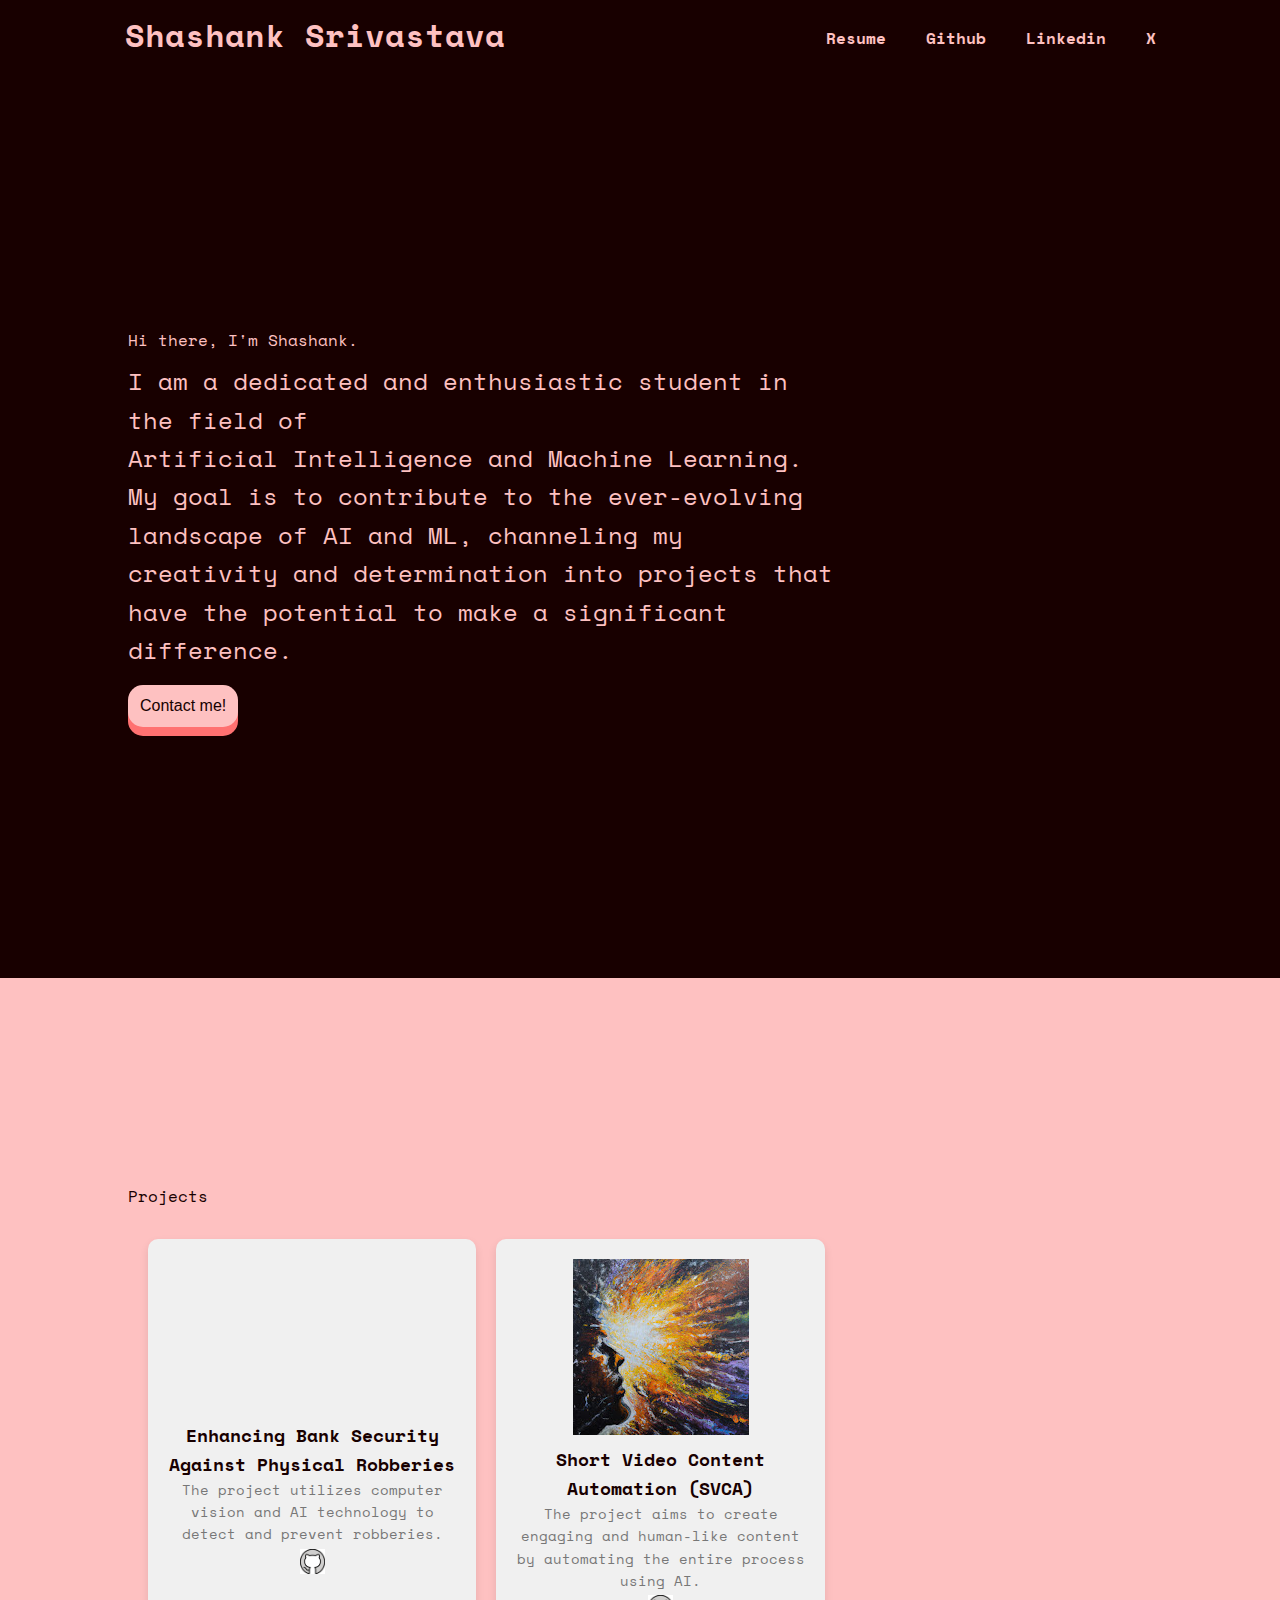
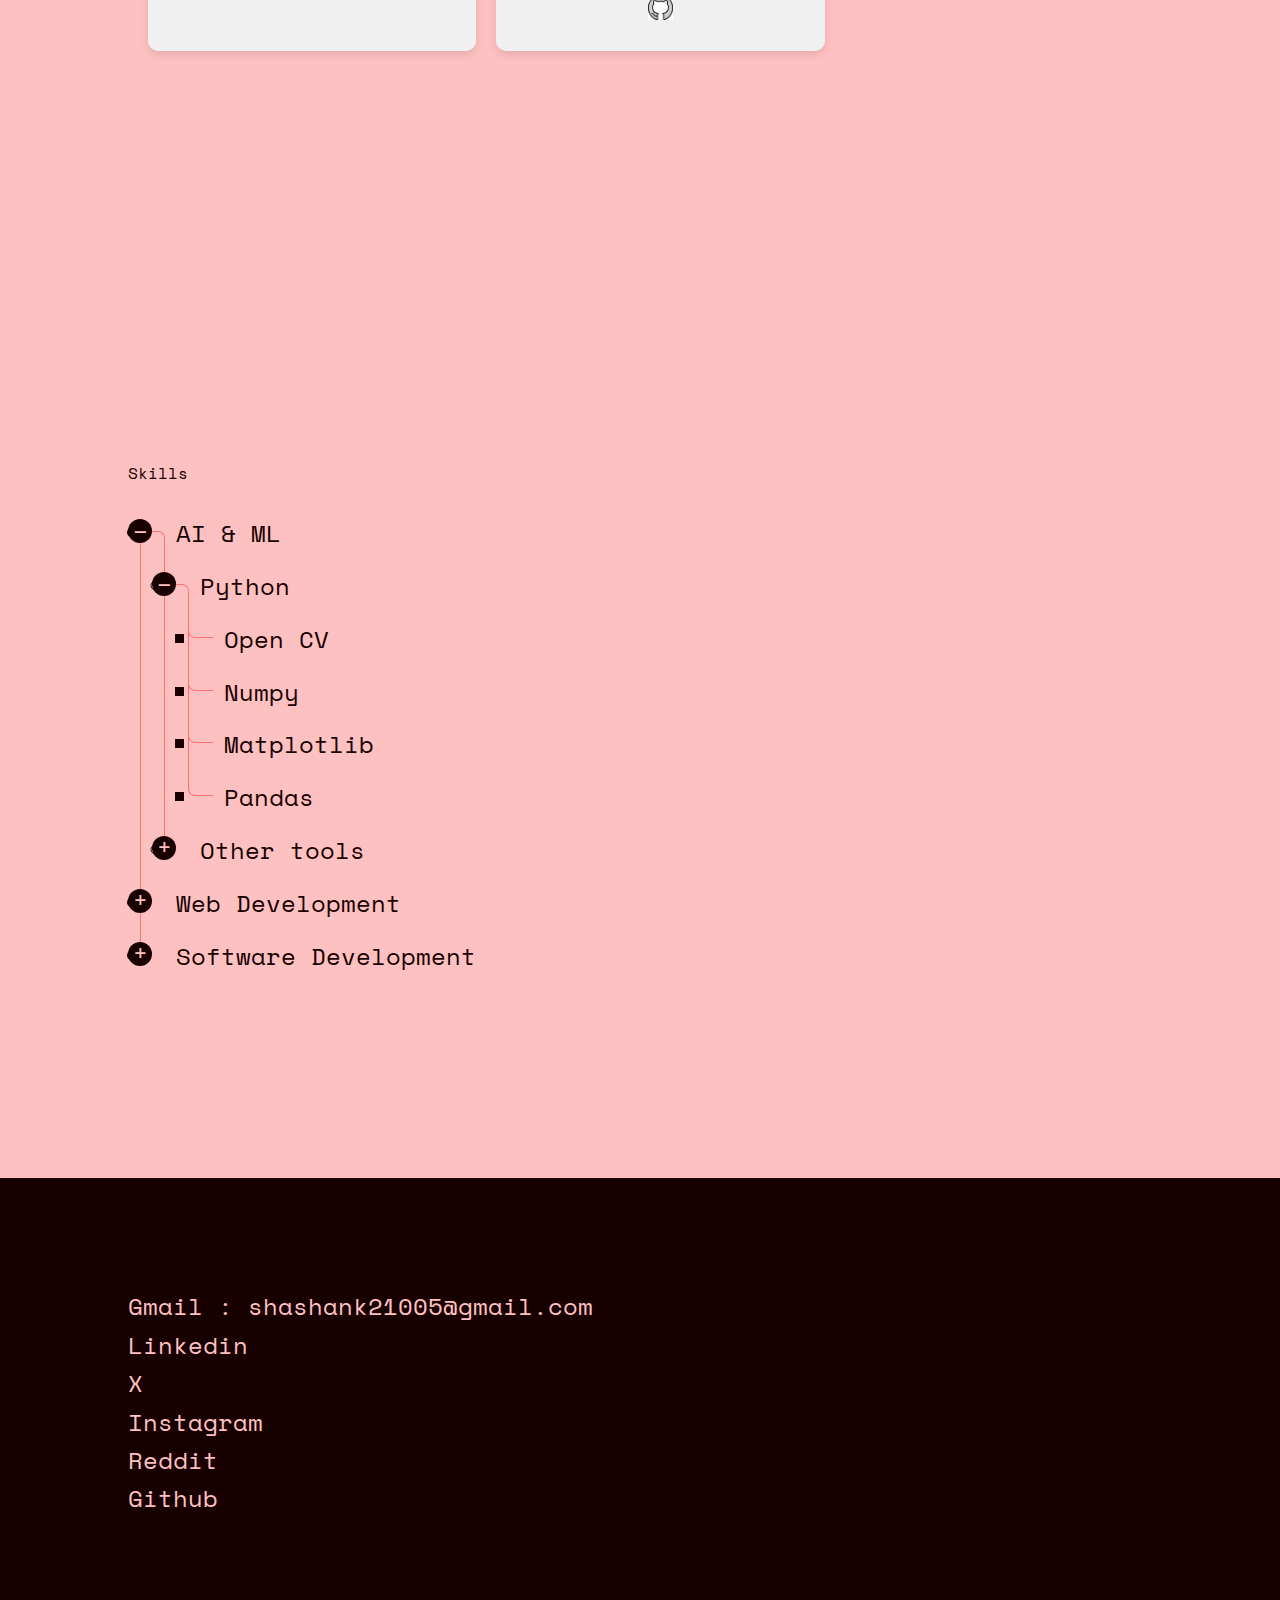
==== index.html @ 4d74bfa5 "edited main file name to index.html" ====
<!DOCTYPE html>
<html lang="en">

  <head>
    <meta charset="UTF-8">
    <meta name="viewport" content="width=device-width, initial-scale=1.0">
    <title>My Portfolio</title>
    
  <link rel="stylesheet" href="styles.css">
  <link rel="preconnect" href="https://fonts.googleapis.com">
<link rel="preconnect" href="https://fonts.gstatic.com" crossorigin>
<link href="https://fonts.googleapis.com/css2?family=Space+Mono:ital,wght@0,400;0,700;1,400&display=swap" rel="stylesheet">
</head>

<body>
  <nav class="navbar">
    <div class="width-adjust">
    <ul class="nav-list">
        <div class="nav-name">
          <li class="nav-item">
            <span class="underline-animation">
              Shashank Srivastava
            </span>
          </li>
        </div>
        <div class="nav-links">
          <li class="nav-item"><a href="Shashank's_Resume.pdf" target="_blank">
            <span class="underline-animation">
              Resume
            </span>
          </a></li>
          <li class="nav-item"><a href="https://github.com/shank250/">
            <span class="underline-animation">
              Github
            </span>
          </a></li>
          <li class="nav-item"><a href="https://www.linkedin.com/in/shashank-srivastava-375412250/">
            <span class="underline-animation">
              Linkedin
            </span>
          </a></li>
          <li class="nav-item"><a href="https://twitter.com/shank_on_" target="_blank">
            <span class="underline-animation">
              X
            </span>
          </a></li>
        </div>
    </ul>
  </div>
</nav>
  <header>
    
  <!-- Add a profile photo and introduction here -->
  <div class="section1" id="section1">
    <div class="box">
      <div class="name">Hi there, I'm Shashank.</div>
      <div class="intro">
        I am a dedicated and enthusiastic student in the field of <span class="underline-animation">Artificial Intelligence and Machine Learning</span>. My goal is to contribute to the ever-evolving landscape of AI and ML, channeling my creativity and determination into projects that have the potential to make a significant difference.
      </div>
      </div>
      <div class="button-container" id="email-button">
      <button class="button" >Contact me!</button>
      </div>
    </div>
    <!-- </div> -->
</header>

<div class="section2" id="section1">
  <div class="box">
    <div class="name">Projects</div>
    <div class="intro">
      <div class="album-grid">
        <div class="album-item">
            <div class="video-container">
              <iframe width="1696" height="785" src="https://www.youtube.com/embed/ZH4HBAGEabY" title="Enhancing Bank Security Against Physical Robberies | TEAM DASH DASH" frameborder="0" allow="accelerometer; autoplay; clipboard-write; encrypted-media; gyroscope; picture-in-picture; web-share" allowfullscreen></iframe>
            </div>
            <h3>Enhancing Bank Security Against Physical Robberies</h3>
            <p>The project utilizes computer vision and AI technology to detect and prevent robberies.</p>
            <!-- <button class="button-dark" ><img src="github-icon.bmp" alt="GitHub Icon"></button> -->
            <a href="https://github.com/shank250/Banking-" target="_blank">
              <img src="github-icon.bmp" alt="GitHub Icon" id="icon-image"> 
            </a>
            
        </div>
        <div class="album-item">
            <a href="https://www.youtube.com/@stars_vibes/featured" target="_blank">
              <!-- <iframe width="1696" height="785" src="https://www.youtube.com/embed/m1_FBIa4pUs" title="Google Bard AI chatbot now available in India: How to access it" frameborder="0" allow="accelerometer; autoplay; clipboard-write; encrypted-media; gyroscope; picture-in-picture; web-share" allowfullscreen></iframe> -->
                <img src="channels4_profile.jpg" alt="Image 2"></a>
                <h3>Short Video Content Automation (SVCA)</h3>
                <p>The project aims to create engaging and human-like content by automating the entire process using AI. </p>
                <a href="https://github.com/shank250/" target="_blank">
                  <img src="github-icon.bmp" alt="GitHub Icon" id="icon-image"> 
                </a>
        </div>
      </div>
    </div>
    </div>
    </div>

  </div>


  <div class="section2" id="section1">
    <div class="box">
      <div class="name">Skills</div>
          <!-- creating tree format -->
          <ul class="tree">
            <li>
              <input type="checkbox" checked="checked" id="c1" />
                <label class="tree_label" for="c1"> 
                  <a href="https://cops-iitbhu.github.io/IG-website//beginnersRoadmap" target="_blank" >
                    <span class="underline-animation-dark">
                      AI & ML
                    </span>
                  </a>
                </label>
            <!-- </li> -->
              <ul>
                <!-- level 1 starts -->
                <li>
                  <input type="checkbox" checked="checked" id="c2" />
                    <label for="c2" class="tree_label">
                      <a href="https://perso.limsi.fr/pointal/_media/python:cours:mementopython3-english.pdf" target="_blank" >
                        <span class="underline-animation-dark">
                          Python
                        </span>
                      </a>
                    </label>
                <!-- </li> -->
                    <!-- level 2 starts here -->
                  <ul>
                    <li>
                      <span class="tree_label">
                          <a href="https://qiniumedia.freelycode.com/vcdn/1/%E4%BC%98%E8%B4%A8%E6%96%87%E7%AB%A0%E9%95%BF%E5%9B%BE3/opencv-python-cheetsheet.pdf" target="_blank" >
                            <span class="underline-animation-dark">
                              Open CV
                            </span>
                          </a>
                      </span>
                    </li>
                    <li>
                      <span class="tree_label">
                          <a href="https://assets.datacamp.com/blog_assets/Numpy_Python_Cheat_Sheet.pdf" target="_blank" >
                            <span class="underline-animation-dark">
                              Numpy
                            </span>
                          </a>
                      </span>
                    </li>
                    <li>
                      <span class="tree_label">
                          <a href="https://matplotlib.org/cheatsheets/_images/handout-beginner.png" target="_blank" >
                            <span class="underline-animation-dark">
                              Matplotlib
                            </span>
                          </a>
                      </span>
                    </li>
                    <li>
                      <span class="tree_label">
                          <a href="https://pandas.pydata.org/Pandas_Cheat_Sheet.pdf" target="_blank" >
                            <span class="underline-animation-dark">
                              Pandas
                            </span>
                          </a>
                      </span>
                    </li>
                  </ul>
                </li>
                <!-- level 1 ends -->
                <li>
                  <input type="checkbox" id="c3" />
                  <label for="c3" class="tree_label">
                    <a href="https://" target="_blank" >
                      <span class="underline-animation-dark">
                        Other tools
                      </span>
                    </a> 
                  </label>
                  <ul>
                    <li>
                      <span class="tree_label">
                        <a href="https://" target="_blank" >
                          <span class="underline-animation-dark">
                            Langchain
                          </span>
                        </a>
                      </span>
                    <!-- </li> -->
                    <!-- <li> -->
                      <li><span class="tree_label">
                        <a href="https://" target="_blank" >
                          <span class="underline-animation-dark">
                            Cahinlit
                          </span>
                        </a>
                      </span></li>
                    <!-- <li>
                      <input type="checkbox" id="c4" />
                      <label for="c4" class="tree_label"><span class="tree_custom">Specified tree item view</span></label>
                      <ul>
                        <li><span class="tree_label">Level 3</span></li>
                      </ul>
                    </li> -->
                  </ul>
                </li>
                
              </ul>
            </li>
            
            
            <li>
              <input type="checkbox" id="c5" />
                <label class="tree_label" for="c5">
                  <a href="https://roadmap.sh/backend" target="_blank" >
                    <span class="underline-animation-dark">
                      Web Development
                    </span>
                  </a>
                </label>
              <ul>
                <li>
                  <input type="checkbox" id="c6" />
                    <label for="c6" class="tree_label">
                      <a href="https://roadmap.sh/backend" target="_blank" >
                        <span class="underline-animation-dark">
                          HTML
                        </span>
                      </a>
                    </label>
                  <!-- <ul>
                    <li><span class="tree_label">Level 2</span></li>
                  </ul> -->
                </li>
                <li>
                  <input type="checkbox" id="c7" />
                    <label for="c7" class="tree_label">
                      <a href="https://roadmap.sh/backend" target="_blank" >
                        <span class="underline-animation-dark">
                          CSS
                        </span>
                      </a>
                    </label>

                  <ul>
                    <li>
                      <span class="tree_label">
                        <a href="https://devhints.io/sass" target="_blank" >
                          <span class="underline-animation-dark">
                            Saas
                          </span>
                      </span>
                    </li>
                  </li>
                    <!-- <li>
                      <input type="checkbox" id="c8" />
                      <label for="c8" class="tree_label">Level 2</label>
                      <ul>
                        <li><span class="tree_label">Level 3</span></li>
                      </ul>
                    </li> -->
                  </ul>
                  <li>
                    <!-- <input type="checkbox" id="c7" /> -->
                    <label for="c7" class="tree_label">
                      <a href="https://duenaslerin.com/iaw/pdfs/javascript-cheat-sheet-v1.pdf" target="_blank" >
                        <span class="underline-animation-dark">
                        Javascript
                        </span>
                      </a>
                    </label>
                  </li>
                  <li>
                    <!-- <input type="checkbox" id="c7" /> -->
                    <label for="c7" class="tree_label">
                      <a href="https://edu.anarcho-copy.org/Programming%20Languages/Python/Python%20CheatSheet/beginners_python_cheat_sheet_pcc_django.pdf" target="_blank" >
                        <span class="underline-animation-dark">
                          Django
                        </span>
                      </a>
                    </label>
                  </li>
                <!-- </li> -->
            </li>
              </ul>
            </li>
            <li>
              <input type="checkbox" id="c5" />
                <label class="tree_label" for="c5">
                  <a href="https://" target="_blank" >
                    <span class="underline-animation-dark">
                      Software Development
                    </span>
                  </a>
                </label>
              <ul>
                <li>
                  <input type="checkbox" id="c6" />
                    <label for="c6" class="tree_label">
                      <a href="https://" target="_blank" >
                        <span class="underline-animation-dark">
                          C language
                        </span>
                      </a>
                    </label>
                  <!-- <ul>
                    <li><span class="tree_label">Level 2</span></li>
                  </ul> -->
                </li>
                <li>
                  <input type="checkbox" id="c7" />
                    <label for="c7" class="tree_label">
                      <a href="https://roadmap.sh/python" target="_blank" >
                        <span class="underline-animation-dark">
                          Python
                        </span>
                      </a>
                    </label>
                </li>
                <!-- database -->
                <li>
                  <input type="checkbox" checked="checked" id="c2" />
                    <label class="tree_label" for="c2">
                      <a href="https://" target="_blank" >
                        <span class="underline-animation-dark">
                          Database
                        </span>
                      </a>
                    </label>
                  <ul>
                    <li>
                      <input type="checkbox" id="c6" />
                        <label for="c6" class="tree_label">
                          <a href="https://" target="_blank" >
                            <span class="underline-animation-dark">
                              SQL
                            </span>
                          </a>
                        </label>
                      <!-- <ul>
                        <li><span class="tree_label">Level 2</span></li>
                      </ul> -->
                    
                    </li> 
          </ul>
      </div>
    </div>
  </div>







<footer>
  <div class="section3" id="section1">
    <div class="box">
      <div class="links-container">
        <div class="link">
            <a class="link" href="mailto:your.email@gmail.com">
              <span class="underline-animation">
                Gmail
              </span>
            </a>
            <div class="copyable-text">
              : shashank21005@gmail.com
              <!-- <img class="copy-icon" src="copy-icon.jpeg" alt="Copy"> -->
            </div>
          
        </div>
        <div class="link">
          <a class="link" href="mailto:your.email@gmail.com">
            <span class="underline-animation">
              Linkedin
            </span>
          </a>
        </div>
        <div class="link">
          <a class="link" href="mailto:your.email@gmail.com">
            <span class="underline-animation">
              X
            </span>
          </a>
        </div>
        <div class="link">
          <a class="link" href="mailto:your.email@gmail.com">
            <span class="underline-animation">
              Instagram
            </span>
          </a>
        </div>
        <div class="link">
          <a class="link" href="mailto:your.email@gmail.com">
            <span class="underline-animation">
              Reddit
            </span>
          </a>
        </div>
        <div class="link">
          <a class="link" href="mailto:your.email@gmail.com">
            <span class="underline-animation">
              Github
            </span>
          </a>
        </div>
        <!-- Add more links as needed -->
      </div>
    </div>
</footer>

<script src="script.js"></script> 
</body>
</html>
---- styles.css ----
/* Color Definitions */
:root {
  --dark-brown: #180000;
  --light-pink: #fec1c1;
  --accent-color: #ff7171; /* You can replace this with another color */
}


body {
  font-family: Arial, sans-serif;
  line-height: 1.6;
  margin: 0;
  padding: 0;
  /* display: flex; */
}

/* Reset some default margins and paddings */
body, h1, h2, h3, p, ul, li {
  margin: 0;
  padding: 0;
}

/* Navbar styles */
.navbar {
  /* width: 70%; */
  background-color: var(--dark-brown);
  color: var(--light-pink);
  padding: 10px;
  position: sticky;
  top: 0;
  z-index: 1000; /* Ensure the navbar is above other content */
}
/* 
.width-adjust {
  width: 70%;
  align-items: center;
} */

.nav-list {
  list-style: none;
  display: flex;
  justify-content:space-between;
}

.nav-name {
  padding-left: 7.5%;
  font-family: 'Space Mono', monospace;
  font-weight: 700;
  font-size: 2rem;
}

.nav-links {
  display: flex;
  padding: 1rem;
  padding-right: 7.5%;
  font-family: 'Space Mono', monospace;
  font-weight: 700;
  font-size: 1rem;
}

.nav-item {
  margin: 0 20px;
}

.nav-item a {
  color: var(--light-pink);
  text-decoration: none;
}

/* Content styles */
.content {
  padding: 20px;
}




.section1 {
  width: 100%;
  height: 100vh; /* 100% of viewport height */
  background-color: var(--dark-brown); /* Set your desired background color */
  display: flex;
  flex-direction: column;
  color: var(--light-pink);
  align-items: center;
  justify-content:center;
  font-size: 24px;
  font-family: 'Space Mono', monospace;
}

.box {
  width: 70%;
  text-align: left;
  padding-right: 10%;
}

.ai_ml {
  
  font-family: 'Tilt Prism', cursive;
}

.name {
  font-size: 1rem;
  padding-bottom: 1%;
}

.intro {
  font-size: 1.5rem;
  padding-right: 20%;

}

/* anuimated underline */
/* Style for the animated underline */
.underline-animation {
  position: relative;
  display: inline-block;
  /* font-size: 24px; */
  /* padding-bottom: 5px; Space for the initial underline */
}

/* Underline animation */
.underline-animation::after {
  content: "";
  position: absolute;
  width: 100%;
  height: 4px; /* Initial underline height */
  bottom: 0;
  left: 0;
  background-color: var(--light-pink); /* Set your desired underline color */
  transform: scaleX(0); /* Start with no width */
  transform-origin: bottom right;
  transition: transform 0.3s ease; /* Animation transition */
}

/* On hover, expand the underline */
.underline-animation:hover::after {
  transform: scaleX(1); /* Expand the underline to full width */
  transform-origin: bottom left;
}


/* Cartoonish Button Styles */

.button {
  padding: 0.75rem 0.75rem;
  font-size: 1rem;
  text-align: center;
  cursor: pointer;
  outline: none;
  color: var(--dark-brown);
  background-color: var(--light-pink);
  border: none;
  border-radius: 15px;
  box-shadow: 0 9px var(--accent-color);
}

.button-container {
  width: 80%;
  display: flex;
  flex-direction: row;
  justify-content:left;
  align-items:end;
  /* height: 100vh;  */
  padding-top: 1rem;
  /* padding-left: 20px; Add some space on the left */
}

.button:hover {background-color: var(--accent-color)}

.button:active {
  background-color: var(--light-pink);
  box-shadow: 0 5px var(--accent-color);
  transform: translateY(4px);
}


/* designing section2 */
.section2 {
  width: 100%;
  height: 100vh; /* 100% of viewport height */
  background-color: var(--light-pink); /* Set your desired background color */
  display: flex;
  flex-direction: column;
  color: var(--dark-brown);
  align-items: center;
  justify-content:center;
  font-size: 24px;
  font-family: 'Space Mono', monospace;
}


/* Style for the album grid */
.album-grid {
  display: grid;
  grid-template-columns: repeat(2, 1fr);
  gap: 20px;
  padding: 20px;
}

/* Style for each album item */
.album-item {
  background-color: #f0f0f0;
  border-radius: 10px;
  padding: 20px;
  text-align: center;
  box-shadow: 0px 4px 8px rgba(0, 0, 0, 0.1);
  transition: transform 0.2s, box-shadow 0.2s;
}

.album-item:hover {
  transform: translateY(-5px);
  box-shadow: 0px 8px 16px rgba(0, 0, 0, 0.2);
}

.album-item h3 {
  margin: 0;
  font-size: 18px;
}

.album-item p {
  font-size: 14px;
  color: #777;
}

.video-container {
  position: relative;
  overflow: hidden;
  padding-bottom: 56.25%; /* 16:9 aspect ratio */
}

.video-container iframe {
  position: absolute;
  top: 0;
  left: 0;
  width: 100%;
  height: 100%;
}

/* button-dark */
.button-dark {
  padding: 1rem 1rem;
  font-size: 1.25rem;
  text-align: center;
  cursor: pointer;
  outline: none;
  color: var(--light-pink);
  background-color: var(--dark-brown);
  border: none;
  border-radius: 15px;
  box-shadow: 0 9px var(--accent-color);
}

.button-container {
  width: 80%;
  display: flex;
  flex-direction: row;
  justify-content:left;
  align-items:end;
  /* height: 100vh;  */
  padding-top: 1rem;
  /* padding-left: 20px; Add some space on the left */
}

.button-dark:hover {background-color: var(--accent-color)}

.button-dark:active {
  background-color: var(--dark-brown);
  box-shadow: 0 5px var(--accent-color);
  transform: translateY(4px);
}


#icon-image {
  width: 25px; /* Adjust the width to your desired icon width */
  height: 25px; /* Adjust the height to your desired icon height */
  max-width: 100%; /* Maintain aspect ratio and prevent overflow */
  max-height: 100%; /* Maintain aspect ratio and prevent overflow */
}


/* tree fromat */

#fontSizeWrapper { font-size: 16px; }

#fontSize {
  width: 100px;
  font-size: 1em;
  }

/* ————————————————————–
  Tree core styles
*/
.tree { margin: 1em; }

.tree input {
  position: absolute;
  clip: rect(0, 0, 0, 0);
  }

.tree input ~ ul { display: none; }

.tree input:checked ~ ul { display: block; }

/* ————————————————————–
  Tree rows
*/
.tree li {
  line-height: 1.2;
  position: relative;
  padding: 0 0 1em 1em;
  }

.tree ul li { padding: 1em 0 0 1em; }

.tree > li:last-child { padding-bottom: 0; }

/* ————————————————————–
  Tree labels
*/
.tree_label {
  position: relative;
  display: inline-block;
  background: var(--light-pink);
  }

label.tree_label { cursor: pointer; }

label.tree_label:hover { color: #666; }

/* ————————————————————–
  Tree expanded icon
*/
label.tree_label:before {
  background: var(--dark-brown);
  color: var(--light-pink);
  position: relative;
  z-index: 1;
  float: left;
  margin: 0 1em 0 -2em;
  width: 1em;
  height: 1em;
  border-radius: 1em;
  content: '+';
  text-align: center;
  line-height: .9em;
  }

:checked ~ label.tree_label:before { content: '–'; }

/* ————————————————————–
  Tree branches
*/
.tree li:before {
  position: absolute;
  top: 0;
  bottom: 0;
  left: -.5em;
  display: block;
  width: 0;
  border-left: 1px solid var(--accent-color);
  content: "";
  }

.tree_label:after {
  position: absolute;
  top: 0;
  left: -1.5em;
  display: block;
  height: 0.5em;
  width: 1em;
  border-bottom: 1px solid var(--accent-color);
  border-left: 1px solid var(--accent-color);
  border-radius: 0 0 0 .3em;
  content: '';
  }

label.tree_label:after { border-bottom: 0; }

:checked ~ label.tree_label:after {
  border-radius: 0 .3em 0 0;
  border-top: 1px solid var(--accent-color);
  border-right: 1px solid var(--accent-color);
  border-bottom: 0;
  border-left: 0;
  bottom: 0;
  top: 0.5em;
  height: auto;
  }

.tree li:last-child:before {
  height: 1em;
  bottom: auto;
  }

.tree > li:last-child:before { display: none; }

.tree_custom {
  display: block;
  background: var(--light-pink);
  padding: 1em;
  border-radius: 0.3em;
}

/* link color */

a {
  color: var(--dark-brown); /* Normal link color */
  text-decoration: none;
}

a:hover {
  color: var(--accent-color); /* Hover link color */
  text-decoration: underline; /* Add underline on hover */
}

/* anuimated underline dark */
/* Style for the animated underline */
.underline-animation-dark {
  position: relative;
  display: inline-block;
  /* font-size: 24px; */
  /* padding-bottom: 5px; Space for the initial underline */
}

/* Underline animation */
.underline-animation-dark::after {
  content: "";
  position: absolute;
  width: 100%;
  height: 4px; /* Initial underline height */
  bottom: 0;
  left: 0;
  background-color: var(--accent-color); /* Set your desired underline color */
  transform: scaleX(0); /* Start with no width */
  transform-origin: bottom right;
  transition: transform 0.3s ease; /* Animation transition */
}

/* On hover, expand the underline */
.underline-animation-dark:hover::after {
  transform: scaleX(1); /* Expand the underline to full width */
  transform-origin: bottom left;
}

/* link color modification for the ending section  */
.link {
  color: var(--light-pink); /* Normal link color */
  text-decoration: none;
}

.link:hover {
  color: var(--accent-color); /* Hover link color */
  text-decoration: underline; /* Add underline on hover */
}


.section3 {
  width: 100%;
  height: 50vh; /* 100% of viewport height */
  background-color: var(--dark-brown); /* Set your desired background color */
  display: flex;
  flex-direction: column;
  color: var(--light-pink);
  align-items: center;
  justify-content:center;
  font-size: 24px;
  font-family: 'Space Mono', monospace;
}


/* copying a text */

.copyable-text {
  position: relative;
  display: inline-block;
}

.copyable-text::after {
  content: '\f0c5'; /* Unicode character for clipboard icon */
  font-family: 'Font Awesome'; /* You can use an icon font like Font Awesome */
  font-size: 16px;
  color: #999;
  margin-left: 5px;
  display: none;
  cursor: pointer;
}

.copyable-text:hover::after {
  display: inline-block;
}
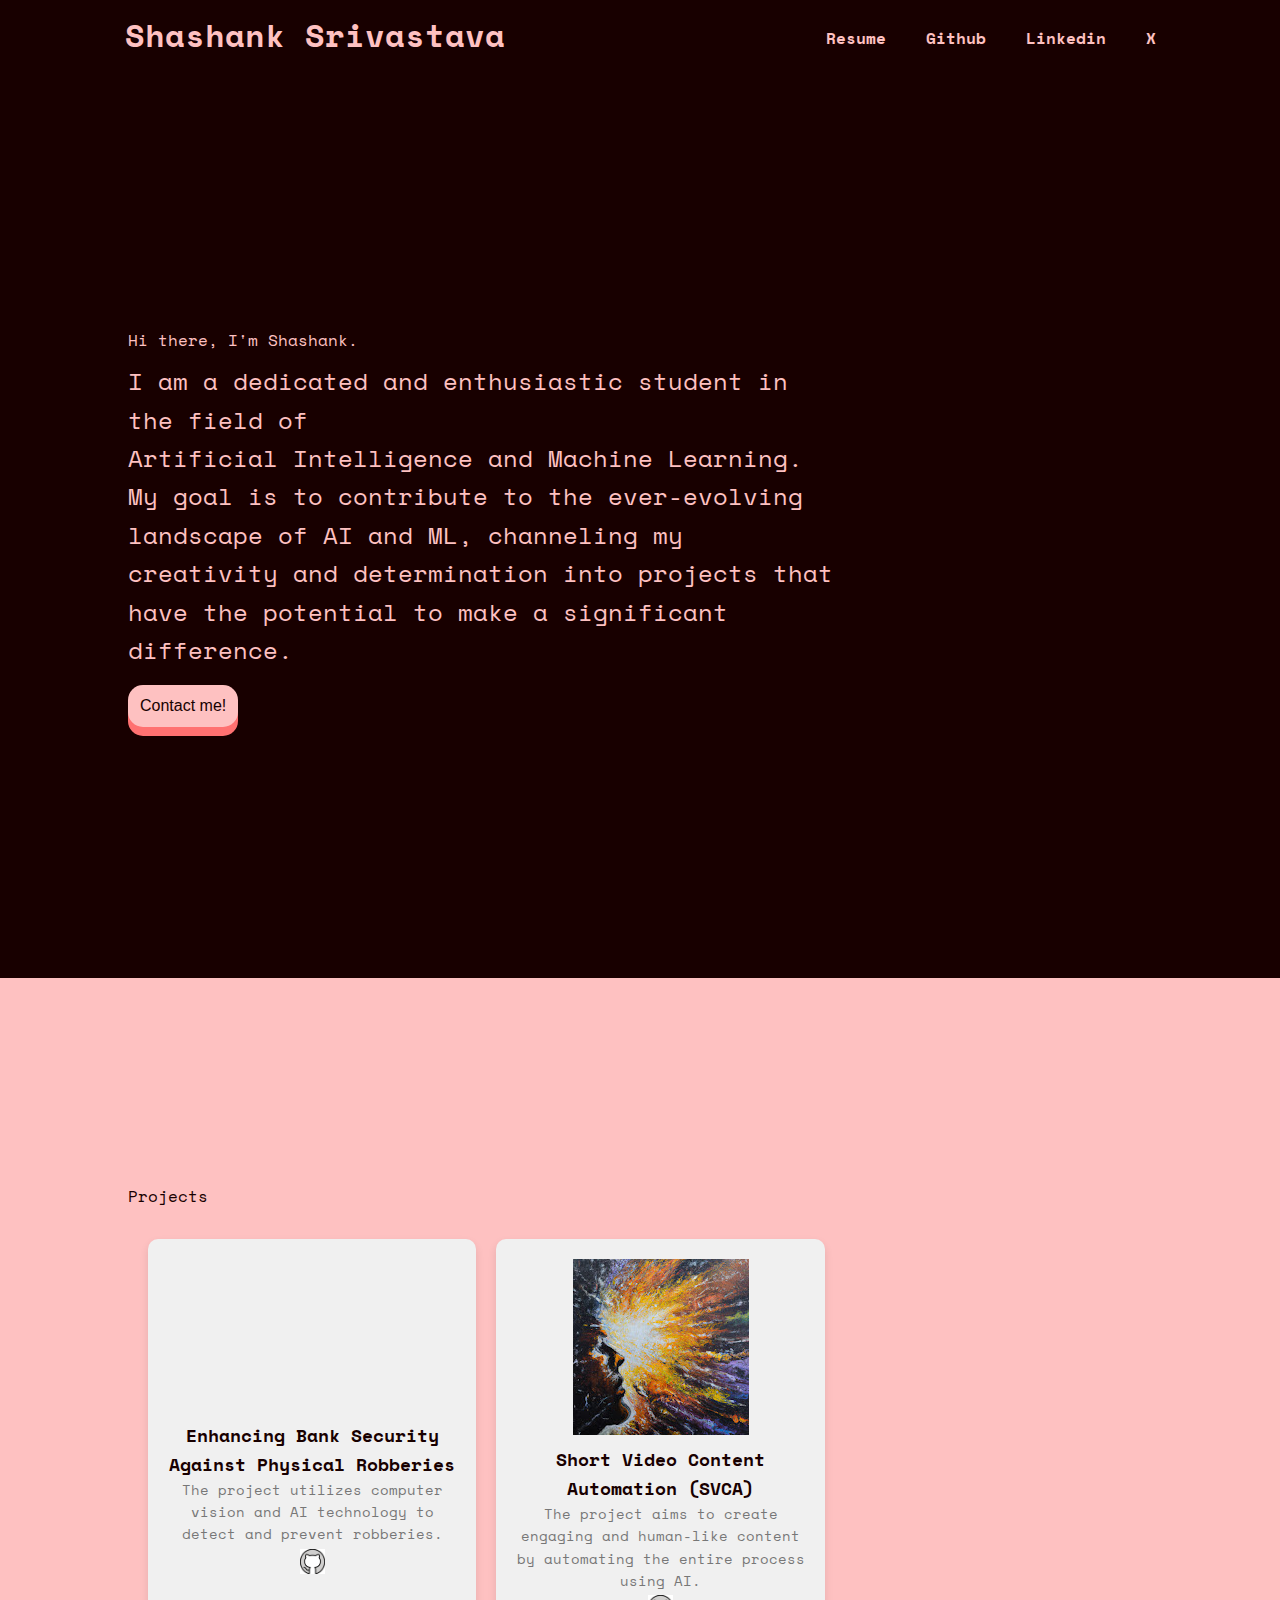
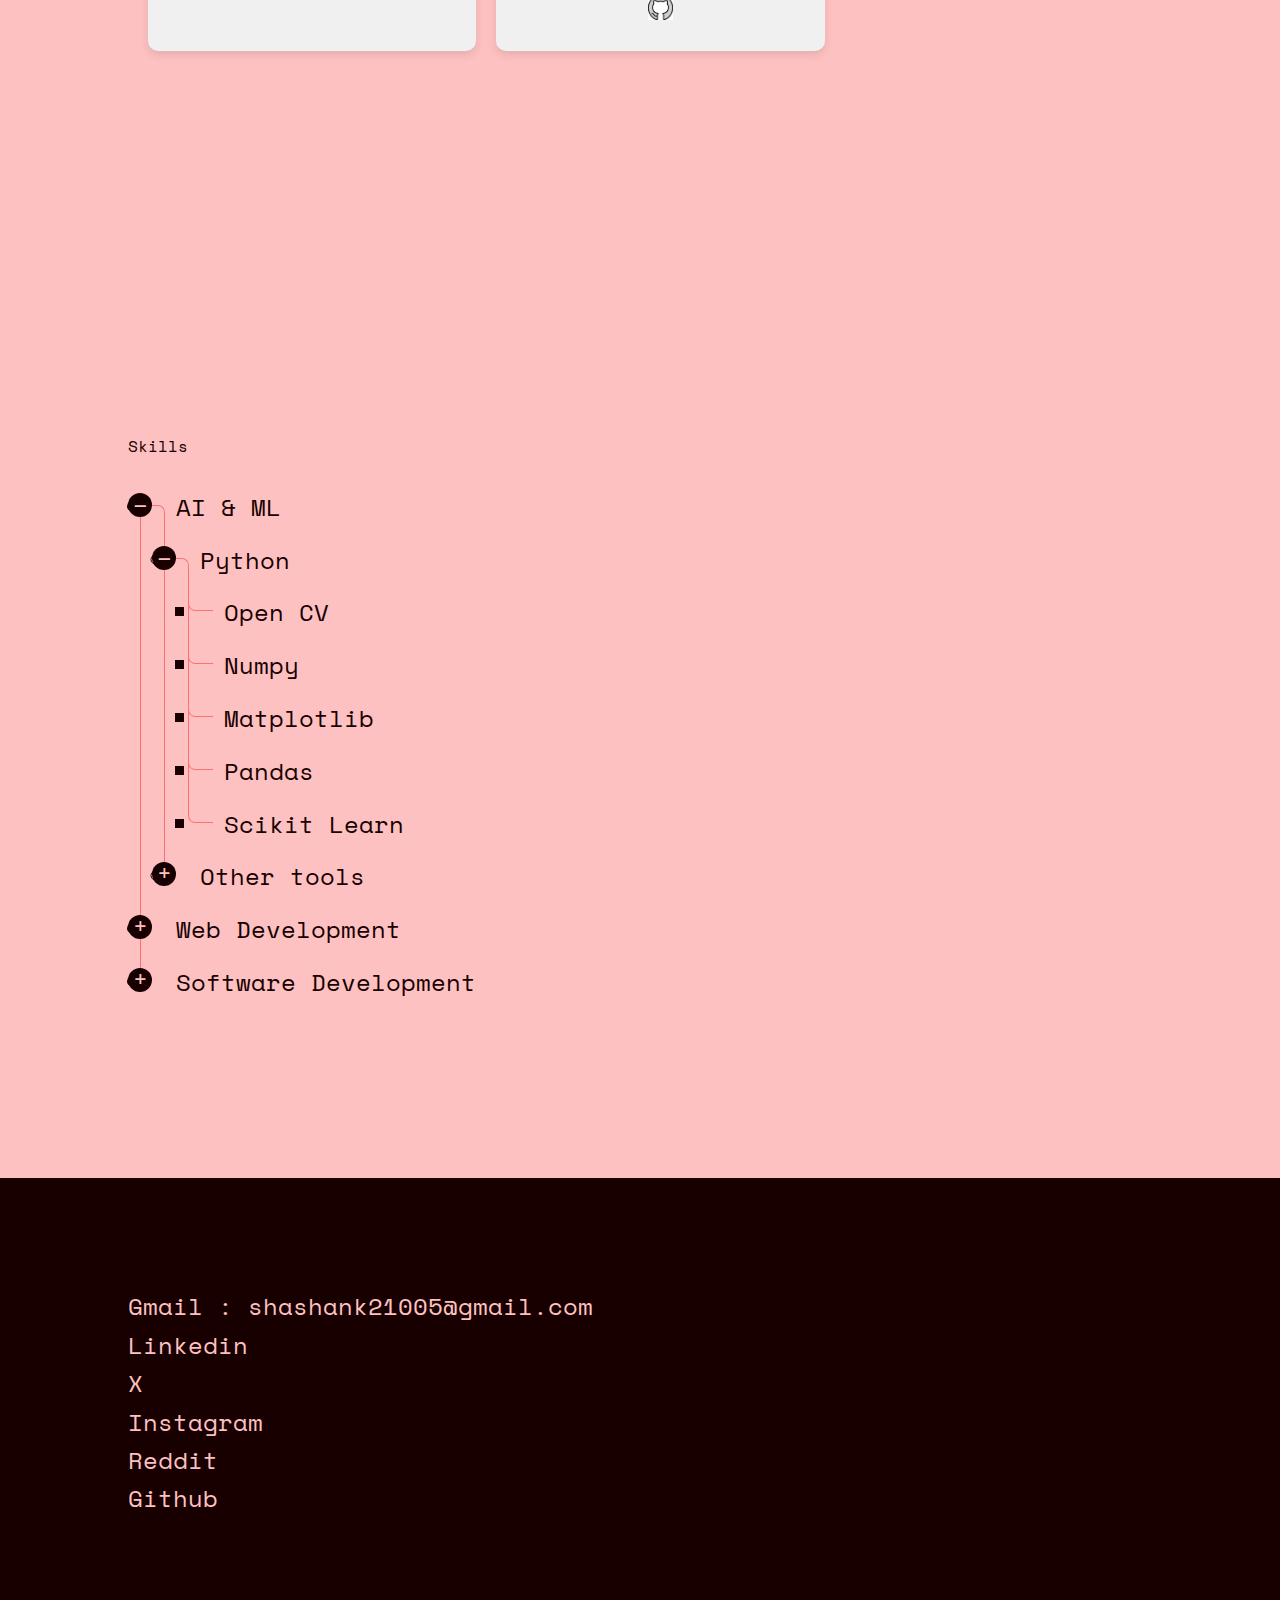
==== commit 2193238a: "updating skills" ====
--- a/index.html
+++ b/index.html
@@ -4,7 +4,7 @@
   <head>
     <meta charset="UTF-8">
     <meta name="viewport" content="width=device-width, initial-scale=1.0">
-    <title>My Portfolio</title>
+    <title>its me</title>
     
   <link rel="stylesheet" href="styles.css">
   <link rel="preconnect" href="https://fonts.googleapis.com">
@@ -161,6 +161,15 @@
                           <a href="https://pandas.pydata.org/Pandas_Cheat_Sheet.pdf" target="_blank" >
                             <span class="underline-animation-dark">
                               Pandas
+                            </span>
+                          </a>
+                      </span>
+                    </li>
+                    <li>
+                      <span class="tree_label">
+                          <a href="https://s3.amazonaws.com/assets.datacamp.com/blog_assets/Scikit_Learn_Cheat_Sheet_Python.pdf" target="_blank" >
+                            <span class="underline-animation-dark">
+                              Scikit Learn
                             </span>
                           </a>
                       </span>
--- a/styles.css
+++ b/styles.css
@@ -488,4 +488,30 @@
 
 .copyable-text:hover::after {
   display: inline-block;
+}
+
+/* mobile view is here */
+
+@media (max-width: 480px) {
+  .nav-list{
+    display: flex;
+    flex-direction: column;
+  }
+  .section1 {
+    width: 130%;
+    height: 120vh; /* 100% of viewport height */
+    background-color: var(--dark-brown); /* Set your desired background color */
+    display: flex;
+    flex-direction: column;
+    color: var(--light-pink);
+    align-items: center;
+    justify-content:center;
+    font-size: 18px;
+    font-family: 'Space Mono', monospace;
+  }
+  .album-grid{
+    width: 120%;
+    display: flex;
+    flex-direction: column;
+  }
 }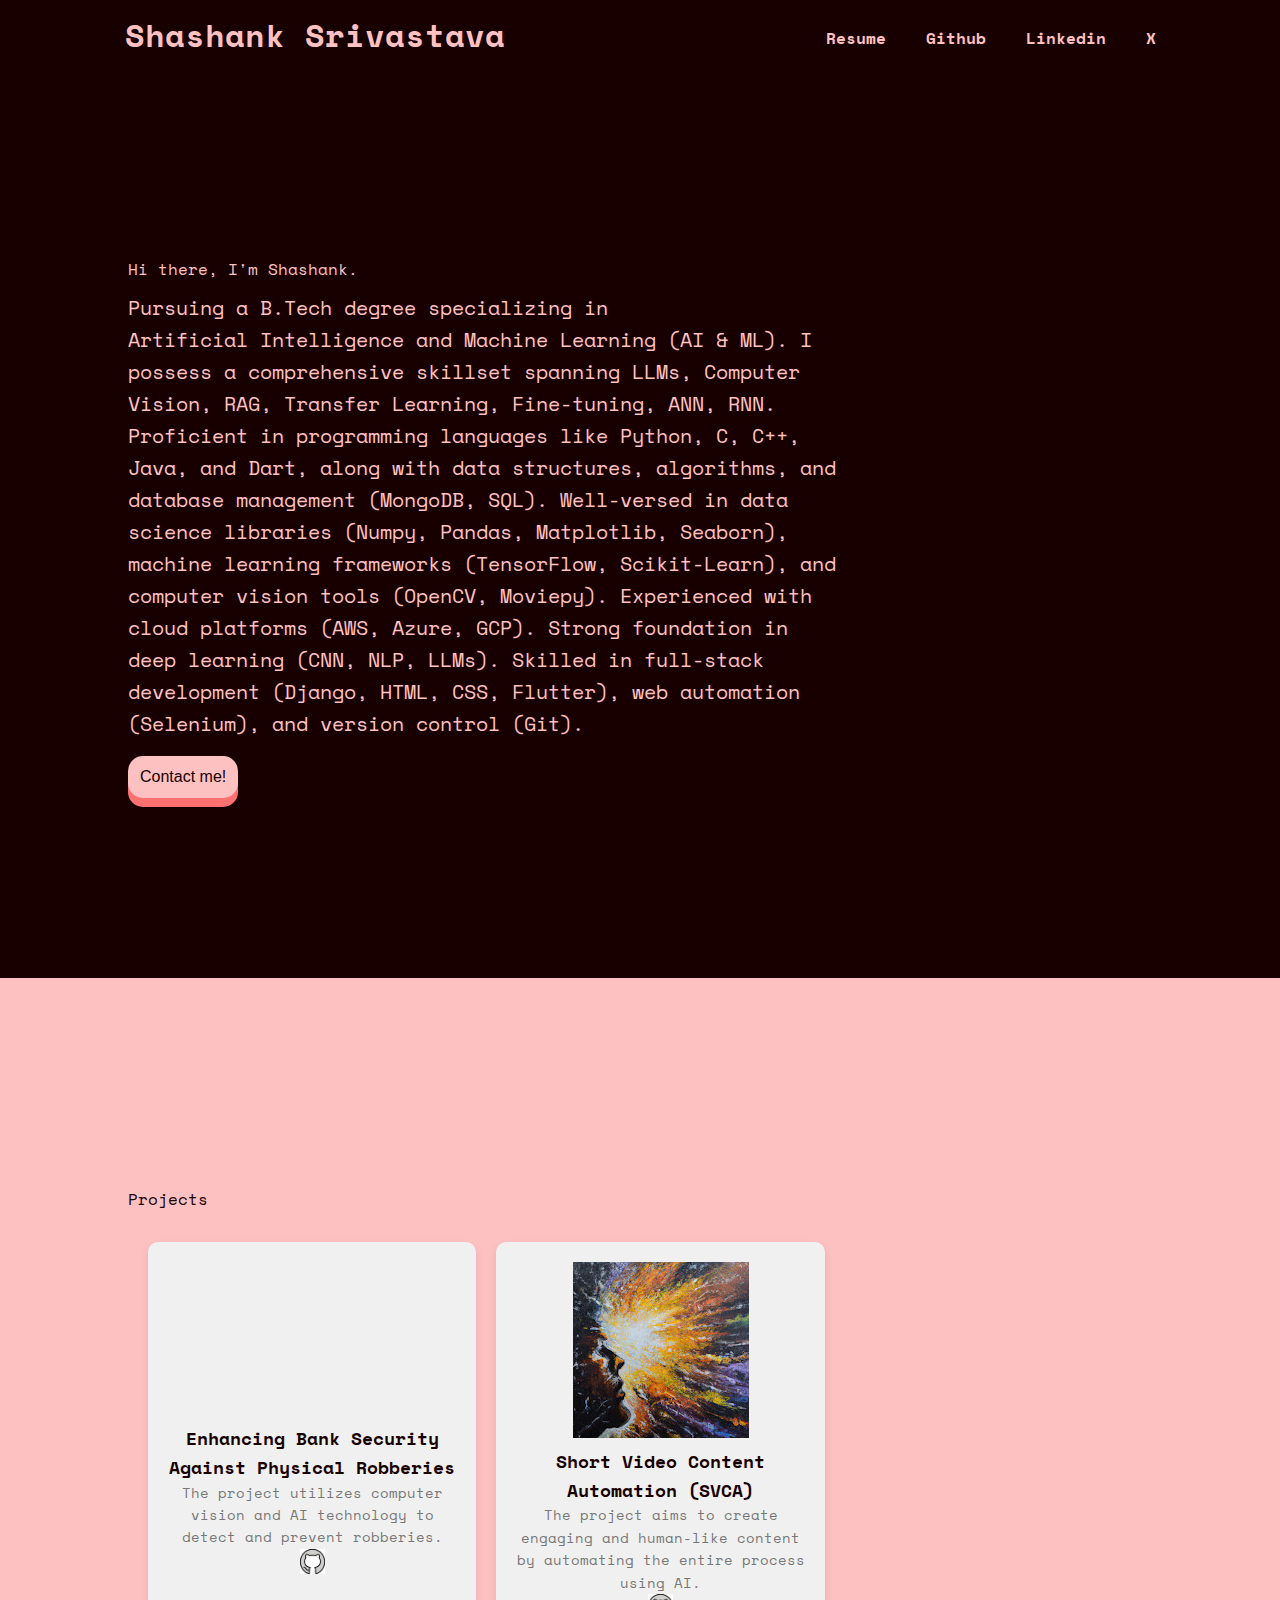
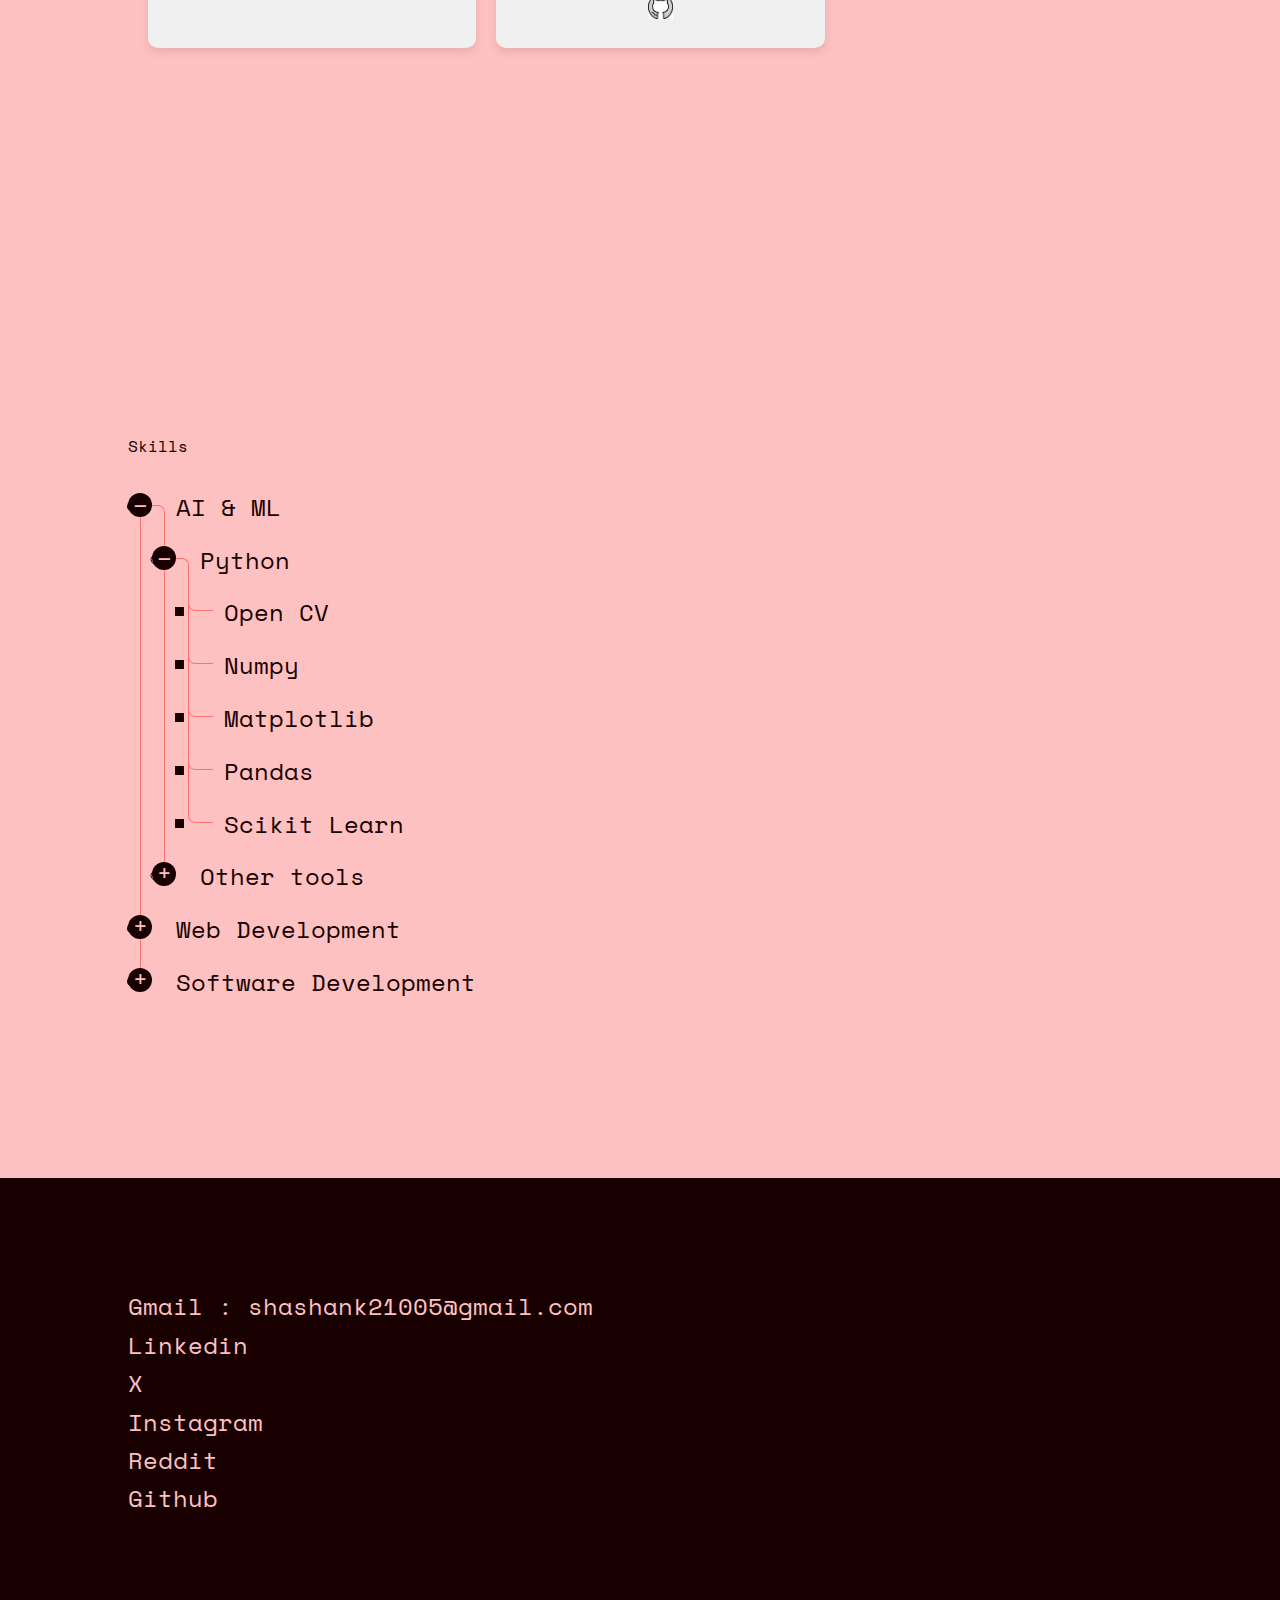
==== commit cc3ba4d3: "changed the about me description" ====
--- a/index.html
+++ b/index.html
@@ -55,7 +55,8 @@
     <div class="box">
       <div class="name">Hi there, I'm Shashank.</div>
       <div class="intro">
-        I am a dedicated and enthusiastic student in the field of <span class="underline-animation">Artificial Intelligence and Machine Learning</span>. My goal is to contribute to the ever-evolving landscape of AI and ML, channeling my creativity and determination into projects that have the potential to make a significant difference.
+        <!-- I am a dedicated and enthusiastic student in the field of <span class="underline-animation">Artificial Intelligence and Machine Learning</span>. My goal is to contribute to the ever-evolving landscape of AI and ML, channeling my creativity and determination into projects that have the potential to make a significant difference. -->
+        Pursuing a B.Tech degree specializing in <span class="underline-animation">Artificial Intelligence and Machine Learning</span> (AI & ML). I possess a comprehensive skillset spanning LLMs, Computer Vision, RAG, Transfer Learning, Fine-tuning, ANN, RNN. Proficient in programming languages like Python, C, C++, Java, and Dart, along with data structures, algorithms, and database management (MongoDB, SQL). Well-versed in data science libraries (Numpy, Pandas, Matplotlib, Seaborn), machine learning frameworks (TensorFlow, Scikit-Learn), and computer vision tools (OpenCV, Moviepy). Experienced with cloud platforms (AWS, Azure, GCP). Strong foundation in deep learning (CNN, NLP, LLMs). Skilled in full-stack development (Django, HTML, CSS, Flutter), web automation (Selenium), and version control (Git).
       </div>
       </div>
       <div class="button-container" id="email-button">
--- a/styles.css
+++ b/styles.css
@@ -105,7 +105,7 @@
 }
 
 .intro {
-  font-size: 1.5rem;
+  font-size: 1.25rem;
   padding-right: 20%;
 
 }
@@ -497,6 +497,10 @@
     display: flex;
     flex-direction: column;
   }
+  .intro{
+    font-size: 1rem;
+    /* padding-right: 10%; */
+  }
   .section1 {
     width: 130%;
     height: 120vh; /* 100% of viewport height */
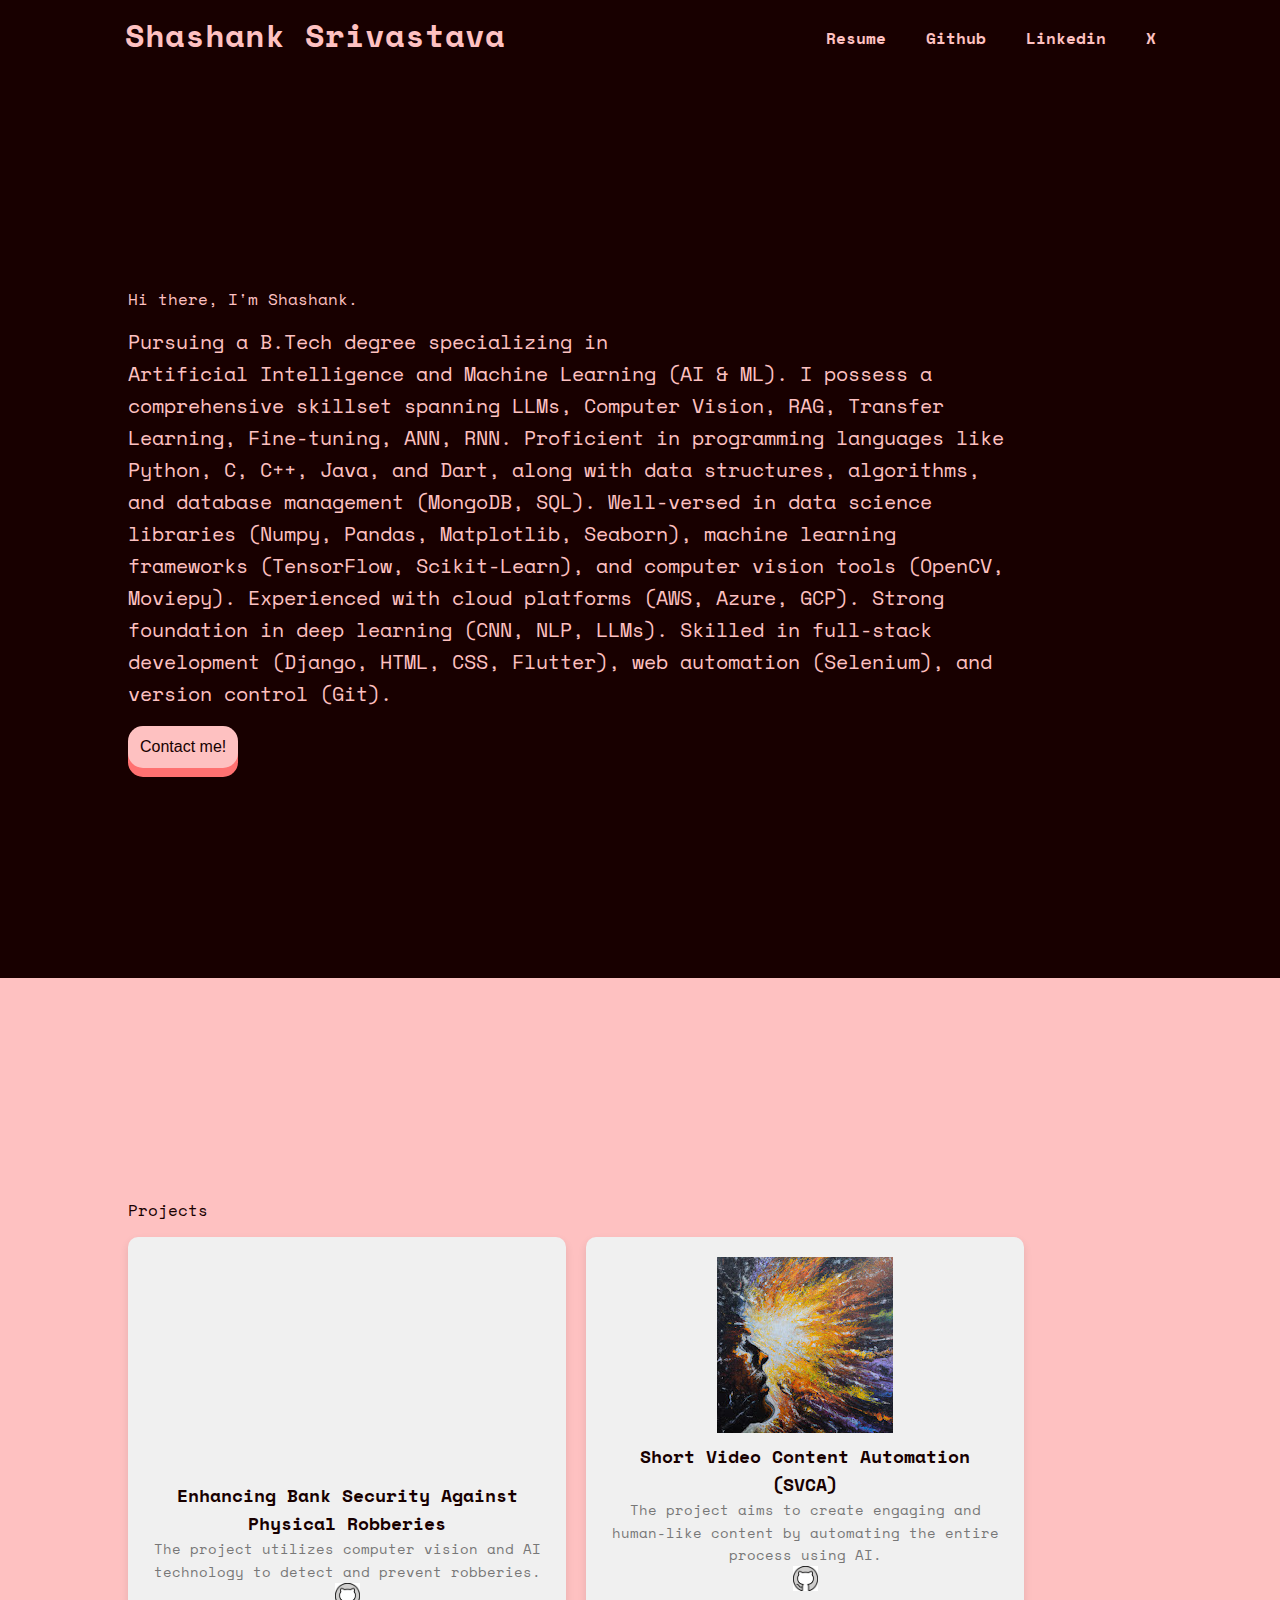
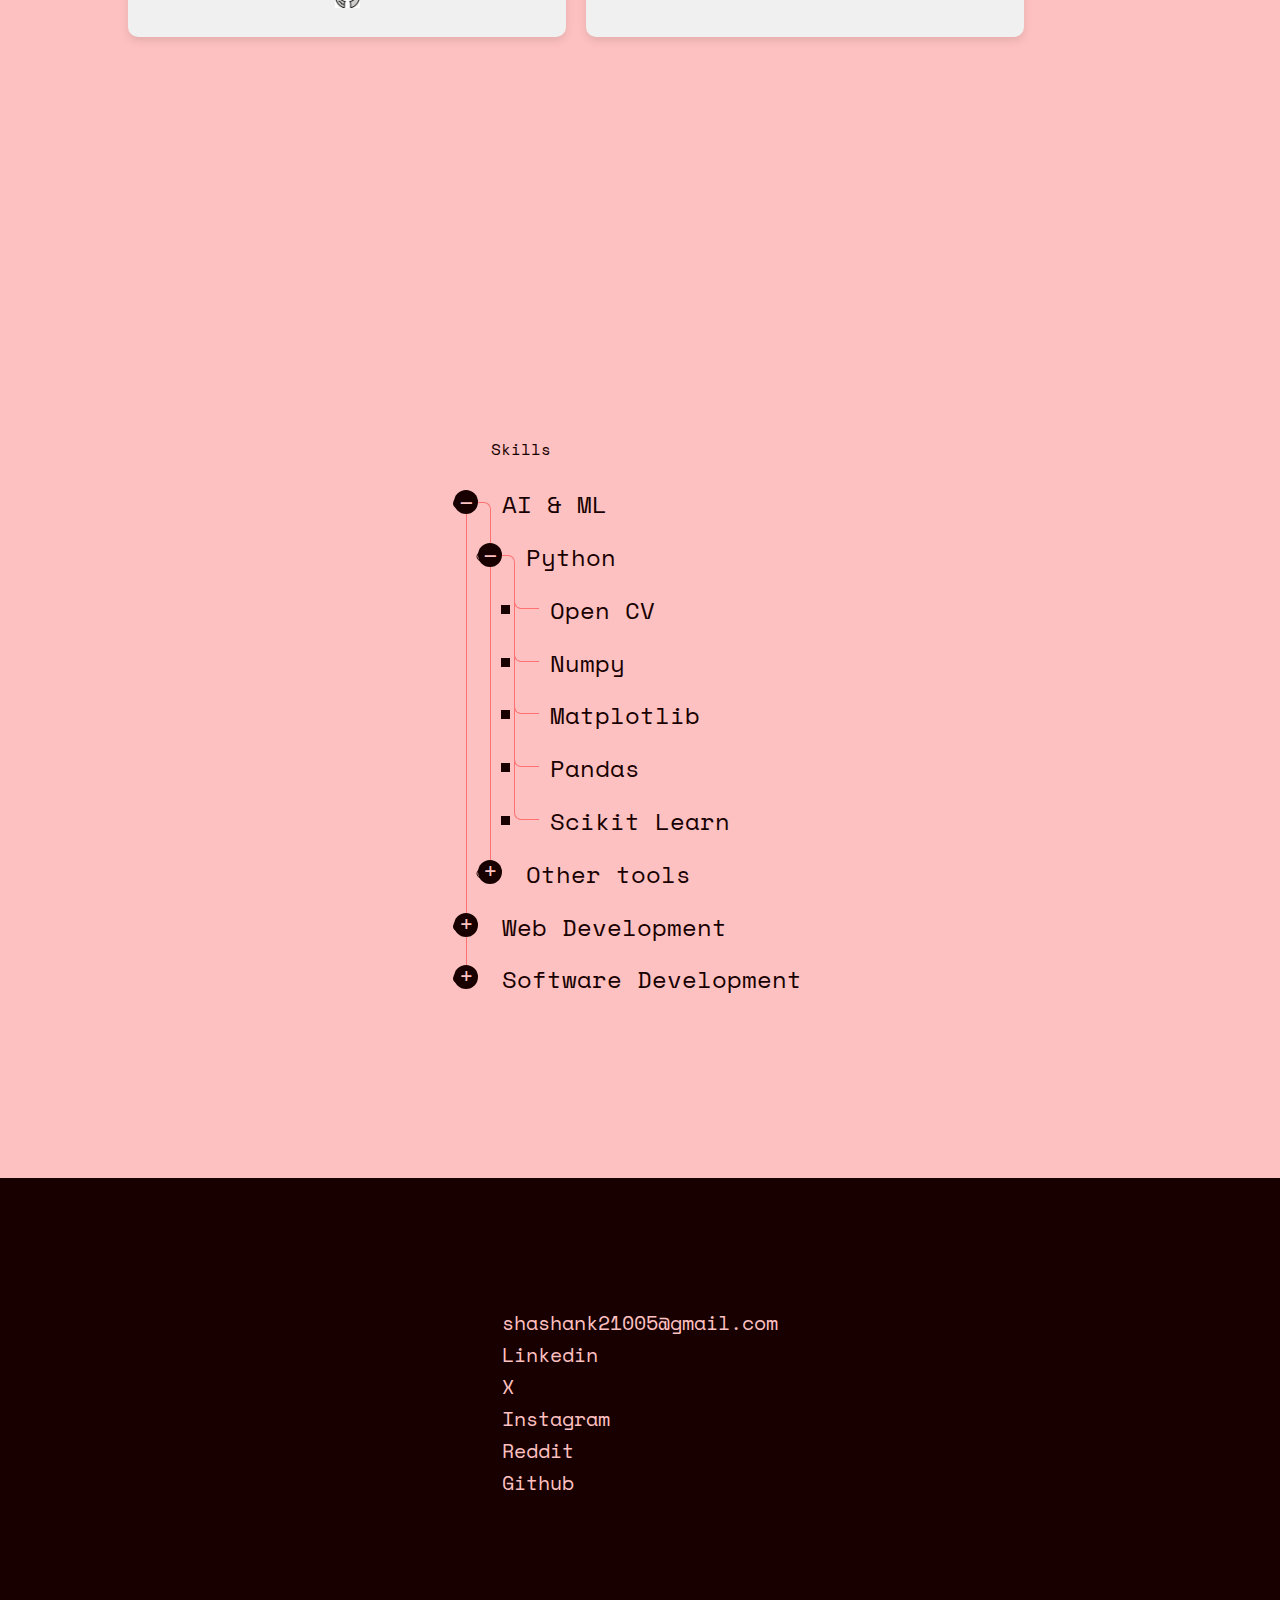
==== commit ef8b6cd0: "Fixed the issue of overflow of contrainer and minor improvements in css for mobile view" ====
--- a/index.html
+++ b/index.html
@@ -24,7 +24,7 @@
           </li>
         </div>
         <div class="nav-links">
-          <li class="nav-item"><a href="Shashank's_Resume.pdf" target="_blank">
+          <li class="nav-item"><a href="Shashank_Srivastava_08012024.pdf" target="_blank">
             <span class="underline-animation">
               Resume
             </span>
@@ -368,13 +368,13 @@
     <div class="box">
       <div class="links-container">
         <div class="link">
-            <a class="link" href="mailto:your.email@gmail.com">
+            <!-- <a class="link" href="mailto:your.email@gmail.com">
               <span class="underline-animation">
-                Gmail
+                Gmail:
               </span>
-            </a>
+            </a> -->
             <div class="copyable-text">
-              : shashank21005@gmail.com
+              shashank21005@gmail.com
               <!-- <img class="copy-icon" src="copy-icon.jpeg" alt="Copy"> -->
             </div>
           
--- a/styles.css
+++ b/styles.css
@@ -29,6 +29,10 @@
   position: sticky;
   top: 0;
   z-index: 1000; /* Ensure the navbar is above other content */
+  /* width: 100%; */
+  /* height: 8rem; */
+  /* margin-top: 8rem; */
+
 }
 /* 
 .width-adjust {
@@ -88,11 +92,14 @@
   font-family: 'Space Mono', monospace;
 }
 
-.box {
-  width: 70%;
-  text-align: left;
-  padding-right: 10%;
-}
+@media (max-width: 480px) {
+  .box {
+    width: 70%;
+    text-align: left;
+    /* padding-right: 10%; */
+  }
+}
+
 
 .ai_ml {
   
@@ -102,13 +109,32 @@
 .name {
   font-size: 1rem;
   padding-bottom: 1%;
+  padding-left: 10%;
+
 }
 
 .intro {
   font-size: 1.25rem;
   padding-right: 20%;
-
-}
+  padding-left: 10%;
+}
+
+@media (max-width: 480px) {
+  .intro {
+    font-size: 1.25rem;
+    padding-right: 0%;
+    padding-left: 0%;
+
+  }
+  .name {
+    font-size: 1rem;
+    padding-bottom: 1%;
+    padding-left: 0%;
+  
+  }
+  
+}
+
 
 /* anuimated underline */
 /* Style for the animated underline */
@@ -195,7 +221,8 @@
   display: grid;
   grid-template-columns: repeat(2, 1fr);
   gap: 20px;
-  padding: 20px;
+  /* padding: 20px; */
+  padding-bottom: 20px;
 }
 
 /* Style for each album item */
@@ -464,7 +491,7 @@
   color: var(--light-pink);
   align-items: center;
   justify-content:center;
-  font-size: 24px;
+  font-size: 20px;
   font-family: 'Space Mono', monospace;
 }
 
@@ -499,10 +526,11 @@
   }
   .intro{
     font-size: 1rem;
+    padding: 0%;
     /* padding-right: 10%; */
   }
   .section1 {
-    width: 130%;
+    /* width: 10%; */
     height: 120vh; /* 100% of viewport height */
     background-color: var(--dark-brown); /* Set your desired background color */
     display: flex;
@@ -514,7 +542,7 @@
     font-family: 'Space Mono', monospace;
   }
   .album-grid{
-    width: 120%;
+    width: 100%;
     display: flex;
     flex-direction: column;
   }
